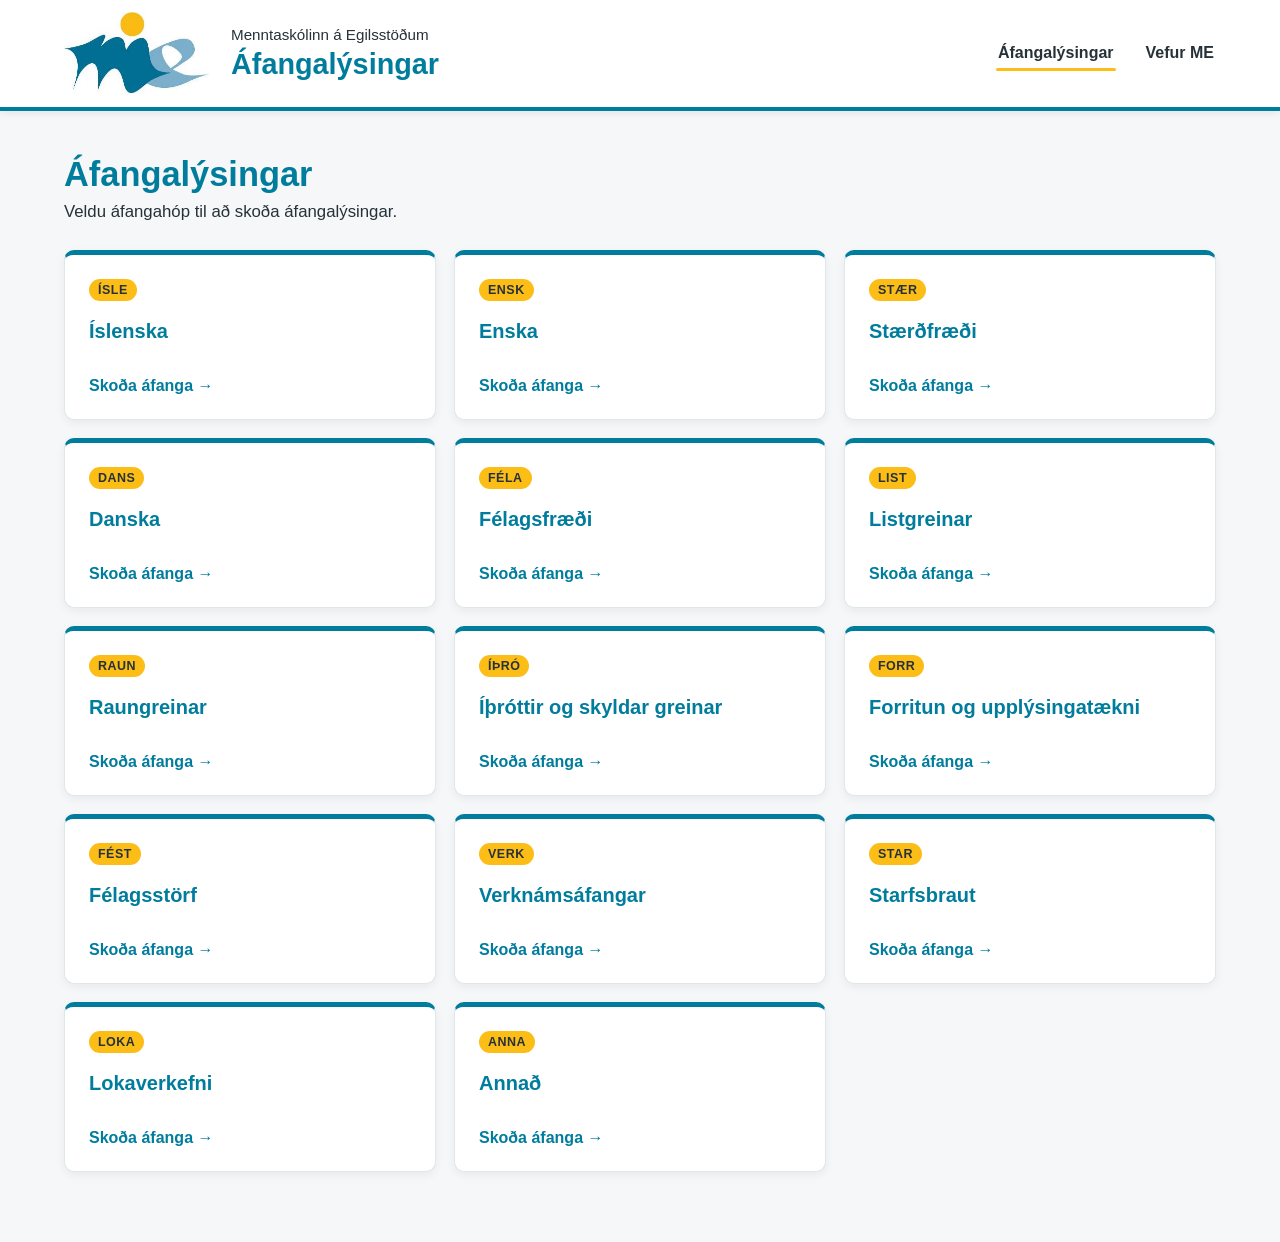
==== index.html @ 4ff60c26 "Add files via upload" ====
<!doctype html><html lang="is"><head><meta charset="utf-8"><meta name="viewport" content="width=device-width, initial-scale=1"><title>Áfangalýsingar | Menntaskólinn á Egilsstöðum</title><link rel="stylesheet" href="style.css"></head><body><header class="me-header"><div class="me-header__inner"><a href="index.html" class="me-brand"><img src="me-logo.png" alt="Merki Menntaskólans á Egilsstöðum" class="me-logo"><div class="me-title"><span class="me-school">Menntaskólinn á Egilsstöðum</span><span class="me-page-title">Áfangalýsingar</span></div></a><nav class="me-nav" aria-label="Aðalvalmynd"><a href="index.html" class="active">Áfangalýsingar</a><a href="https://www.me.is/">Vefur ME</a></nav></div></header><main class="me-main"><section class="intro"><h1>Áfangalýsingar</h1><p>Veldu áfangahóp til að skoða áfangalýsingar.</p></section><section class="course-grid" aria-label="Áfangahópar"><a class="course-card" href="islenska.html"><span class="course-code">ÍSLE</span><h2>Íslenska</h2><span class="course-arrow">Skoða áfanga →</span></a><a class="course-card" href="enska.html"><span class="course-code">ENSK</span><h2>Enska</h2><span class="course-arrow">Skoða áfanga →</span></a><a class="course-card" href="staerdfraedi.html"><span class="course-code">STÆR</span><h2>Stærðfræði</h2><span class="course-arrow">Skoða áfanga →</span></a><a class="course-card" href="danska.html"><span class="course-code">DANS</span><h2>Danska</h2><span class="course-arrow">Skoða áfanga →</span></a><a class="course-card" href="felagsfraedi.html"><span class="course-code">FÉLA</span><h2>Félagsfræði</h2><span class="course-arrow">Skoða áfanga →</span></a><a class="course-card" href="listgreinar.html"><span class="course-code">LIST</span><h2>Listgreinar</h2><span class="course-arrow">Skoða áfanga →</span></a><a class="course-card" href="raungreinar.html"><span class="course-code">RAUN</span><h2>Raungreinar</h2><span class="course-arrow">Skoða áfanga →</span></a><a class="course-card" href="ithrottir.html"><span class="course-code">ÍÞRÓ</span><h2>Íþróttir og skyldar greinar</h2><span class="course-arrow">Skoða áfanga →</span></a><a class="course-card" href="forritun.html"><span class="course-code">FORR</span><h2>Forritun og upplýsingatækni</h2><span class="course-arrow">Skoða áfanga →</span></a><a class="course-card" href="felagsstorf.html"><span class="course-code">FÉST</span><h2>Félagsstörf</h2><span class="course-arrow">Skoða áfanga →</span></a><a class="course-card" href="verknam.html"><span class="course-code">VERK</span><h2>Verknámsáfangar</h2><span class="course-arrow">Skoða áfanga →</span></a><a class="course-card" href="starfsbraut.html"><span class="course-code">STAR</span><h2>Starfsbraut</h2><span class="course-arrow">Skoða áfanga →</span></a><a class="course-card" href="lokaverkefni.html"><span class="course-code">LOKA</span><h2>Lokaverkefni</h2><span class="course-arrow">Skoða áfanga →</span></a><a class="course-card" href="annad.html"><span class="course-code">ANNA</span><h2>Annað</h2><span class="course-arrow">Skoða áfanga →</span></a></section></main></body></html>
---- style.css ----
:root {
  --me-blue: #007c9c;
  --me-light-blue: #82b6cf;
  --me-yellow: #fdbd17;
  --me-dark: #263238;
  --me-white: #ffffff;
}
* { box-sizing: border-box; }
body { margin: 0; font-family: Arial, Helvetica, sans-serif; color: var(--me-dark); background: #f5f7f8; }
.me-header { background: var(--me-white); border-bottom: 4px solid var(--me-blue); box-shadow: 0 2px 8px rgba(0,0,0,.08); }
.me-header__inner { max-width: 1200px; min-height: 105px; margin: 0 auto; padding: 12px 24px; display: flex; align-items: center; justify-content: space-between; gap: 30px; }
.me-brand { display: flex; align-items: center; gap: 22px; color: inherit; text-decoration: none; }
.me-logo { width: 145px; height: auto; display: block; }
.me-title { display: flex; flex-direction: column; line-height: 1.15; }
.me-school { margin-bottom: 4px; color: var(--me-dark); font-size: .95rem; font-weight: 500; }
.me-page-title { color: var(--me-blue); font-size: 1.8rem; font-weight: 700; }
.me-nav { display: flex; align-items: center; gap: 28px; }
.me-nav a { position: relative; padding: 12px 2px; color: var(--me-dark); text-decoration: none; font-size: 1rem; font-weight: 600; transition: color .2s ease; }
.me-nav a:hover { color: var(--me-blue); }
.me-nav a.active::after { content: ""; position: absolute; right: 0; bottom: 3px; left: 0; height: 3px; border-radius: 3px; background: var(--me-yellow); }
@media (max-width: 700px) {
  .me-header__inner { min-height: auto; padding: 12px 18px; flex-direction: column; align-items: flex-start; gap: 8px; }
  .me-logo { width: 105px; }
  .me-brand { gap: 15px; }
  .me-school { font-size: .75rem; }
  .me-page-title { font-size: 1.35rem; }
  .me-nav { width: 100%; gap: 22px; margin-top: 5px; padding-top: 4px; border-top: 1px solid #e4e8ea; }
  .me-nav a { font-size: .9rem; }
}

.me-main { max-width: 1200px; margin: 0 auto; padding: 44px 24px 70px; }
.intro { margin-bottom: 28px; }
.intro h1, .category h1 { margin: 0 0 8px; color: var(--me-blue); font-size: 2.15rem; }
.intro p { margin: 0; font-size: 1.05rem; }
.course-grid { display: grid; grid-template-columns: repeat(3, minmax(0, 1fr)); gap: 18px; }
.course-card { min-height: 170px; padding: 24px; display: flex; flex-direction: column; border: 1px solid #dfe7ea; border-top: 5px solid var(--me-blue); border-radius: 10px; background: var(--me-white); color: var(--me-dark); text-decoration: none; box-shadow: 0 3px 10px rgba(0,0,0,.06); transition: transform .18s ease, box-shadow .18s ease; }
.course-card:hover { transform: translateY(-2px); box-shadow: 0 7px 18px rgba(0,0,0,.1); }
.course-code { display: inline-block; align-self: flex-start; padding: 4px 9px; border-radius: 999px; background: var(--me-yellow); color: var(--me-dark); font-size: .78rem; font-weight: 700; letter-spacing: .04em; }
.course-card h2 { margin: 17px 0 20px; color: var(--me-blue); font-size: 1.25rem; line-height: 1.3; }
.course-arrow { margin-top: auto; color: var(--me-blue); font-weight: 700; }
.back-link { display: inline-block; margin-bottom: 30px; color: var(--me-blue); font-weight: 700; text-decoration: none; }
.category { padding: 30px; border-radius: 10px; background: var(--me-white); box-shadow: 0 3px 10px rgba(0,0,0,.06); }
.category h1 { margin-top: 14px; }
.course-content { margin-top: 22px; padding-top: 18px; border-top: 1px solid #e1e7e9; }
@media (max-width: 900px) { .course-grid { grid-template-columns: repeat(2, minmax(0,1fr)); } }
@media (max-width: 600px) { .me-main { padding: 30px 18px 50px; } .course-grid { grid-template-columns: 1fr; } .course-card { min-height: 145px; } }
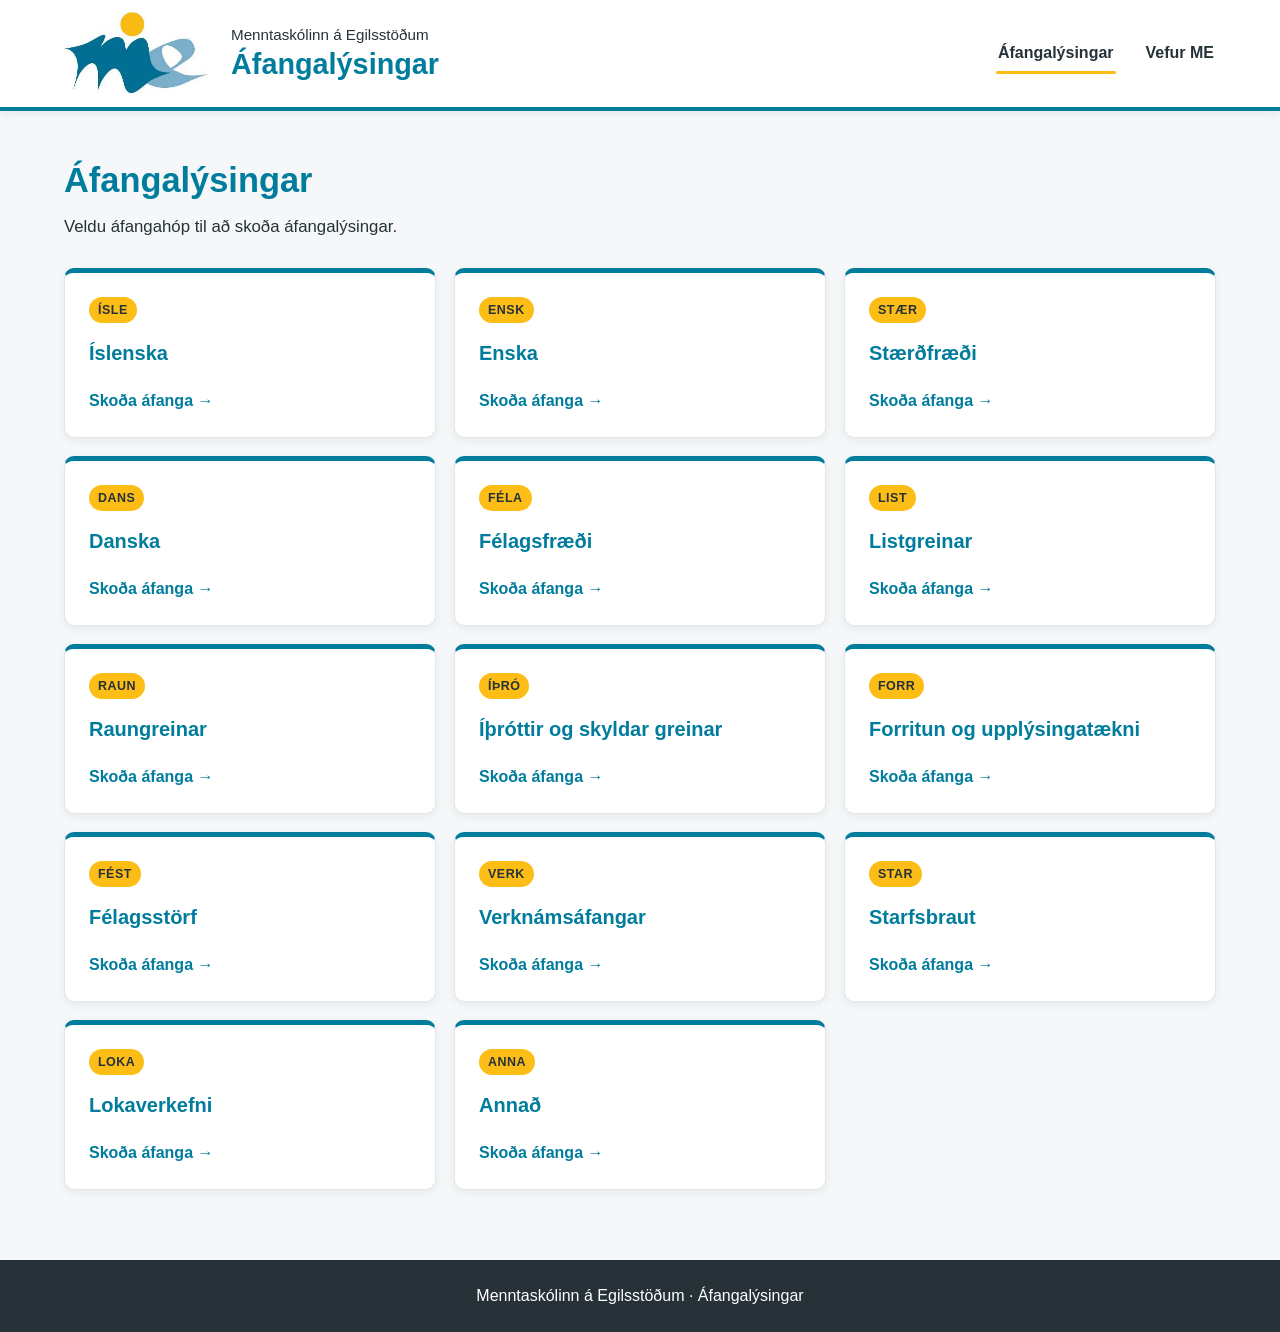
==== commit 03ebe324: "Add files via upload" ====
--- a/index.html
+++ b/index.html
@@ -1 +1,106 @@
-<!doctype html><html lang="is"><head><meta charset="utf-8"><meta name="viewport" content="width=device-width, initial-scale=1"><title>Áfangalýsingar | Menntaskólinn á Egilsstöðum</title><link rel="stylesheet" href="style.css"></head><body><header class="me-header"><div class="me-header__inner"><a href="index.html" class="me-brand"><img src="me-logo.png" alt="Merki Menntaskólans á Egilsstöðum" class="me-logo"><div class="me-title"><span class="me-school">Menntaskólinn á Egilsstöðum</span><span class="me-page-title">Áfangalýsingar</span></div></a><nav class="me-nav" aria-label="Aðalvalmynd"><a href="index.html" class="active">Áfangalýsingar</a><a href="https://www.me.is/">Vefur ME</a></nav></div></header><main class="me-main"><section class="intro"><h1>Áfangalýsingar</h1><p>Veldu áfangahóp til að skoða áfangalýsingar.</p></section><section class="course-grid" aria-label="Áfangahópar"><a class="course-card" href="islenska.html"><span class="course-code">ÍSLE</span><h2>Íslenska</h2><span class="course-arrow">Skoða áfanga →</span></a><a class="course-card" href="enska.html"><span class="course-code">ENSK</span><h2>Enska</h2><span class="course-arrow">Skoða áfanga →</span></a><a class="course-card" href="staerdfraedi.html"><span class="course-code">STÆR</span><h2>Stærðfræði</h2><span class="course-arrow">Skoða áfanga →</span></a><a class="course-card" href="danska.html"><span class="course-code">DANS</span><h2>Danska</h2><span class="course-arrow">Skoða áfanga →</span></a><a class="course-card" href="felagsfraedi.html"><span class="course-code">FÉLA</span><h2>Félagsfræði</h2><span class="course-arrow">Skoða áfanga →</span></a><a class="course-card" href="listgreinar.html"><span class="course-code">LIST</span><h2>Listgreinar</h2><span class="course-arrow">Skoða áfanga →</span></a><a class="course-card" href="raungreinar.html"><span class="course-code">RAUN</span><h2>Raungreinar</h2><span class="course-arrow">Skoða áfanga →</span></a><a class="course-card" href="ithrottir.html"><span class="course-code">ÍÞRÓ</span><h2>Íþróttir og skyldar greinar</h2><span class="course-arrow">Skoða áfanga →</span></a><a class="course-card" href="forritun.html"><span class="course-code">FORR</span><h2>Forritun og upplýsingatækni</h2><span class="course-arrow">Skoða áfanga →</span></a><a class="course-card" href="felagsstorf.html"><span class="course-code">FÉST</span><h2>Félagsstörf</h2><span class="course-arrow">Skoða áfanga →</span></a><a class="course-card" href="verknam.html"><span class="course-code">VERK</span><h2>Verknámsáfangar</h2><span class="course-arrow">Skoða áfanga →</span></a><a class="course-card" href="starfsbraut.html"><span class="course-code">STAR</span><h2>Starfsbraut</h2><span class="course-arrow">Skoða áfanga →</span></a><a class="course-card" href="lokaverkefni.html"><span class="course-code">LOKA</span><h2>Lokaverkefni</h2><span class="course-arrow">Skoða áfanga →</span></a><a class="course-card" href="annad.html"><span class="course-code">ANNA</span><h2>Annað</h2><span class="course-arrow">Skoða áfanga →</span></a></section></main></body></html>+<!doctype html>
+<html lang="is">
+<head>
+  <meta charset="utf-8">
+  <meta name="viewport" content="width=device-width, initial-scale=1">
+  <title>Áfangalýsingar | Menntaskólinn á Egilsstöðum</title>
+  <meta name="description" content="Áfangalýsingar Menntaskólans á Egilsstöðum">
+  <link rel="stylesheet" href="style.css">
+</head>
+<body>
+<header class="me-header">
+  <div class="me-header__inner">
+    <a href="index.html" class="me-brand">
+      <img src="me-logo.png" alt="Merki Menntaskólans á Egilsstöðum" class="me-logo">
+      <div class="me-title">
+        <span class="me-school">Menntaskólinn á Egilsstöðum</span>
+        <span class="me-page-title">Áfangalýsingar</span>
+      </div>
+    </a>
+    <nav class="me-nav" aria-label="Aðalvalmynd">
+      <a href="index.html" class="active">Áfangalýsingar</a>
+      <a href="https://www.me.is/">Vefur ME</a>
+    </nav>
+  </div>
+</header>
+<main class="me-main">
+  <section class="intro">
+    <h1>Áfangalýsingar</h1>
+    <p>Veldu áfangahóp til að skoða áfangalýsingar.</p>
+  </section>
+  <section class="course-grid" aria-label="Áfangahópar">
+<a class="course-card" href="ISLE/">
+      <span class="course-code">ÍSLE</span>
+      <h2>Íslenska</h2>
+      <span class="course-arrow">Skoða áfanga →</span>
+    </a>
+<a class="course-card" href="ENSK/">
+      <span class="course-code">ENSK</span>
+      <h2>Enska</h2>
+      <span class="course-arrow">Skoða áfanga →</span>
+    </a>
+<a class="course-card" href="STAE/">
+      <span class="course-code">STÆR</span>
+      <h2>Stærðfræði</h2>
+      <span class="course-arrow">Skoða áfanga →</span>
+    </a>
+<a class="course-card" href="DANS/">
+      <span class="course-code">DANS</span>
+      <h2>Danska</h2>
+      <span class="course-arrow">Skoða áfanga →</span>
+    </a>
+<a class="course-card" href="FELA/">
+      <span class="course-code">FÉLA</span>
+      <h2>Félagsfræði</h2>
+      <span class="course-arrow">Skoða áfanga →</span>
+    </a>
+<a class="course-card" href="LIST/">
+      <span class="course-code">LIST</span>
+      <h2>Listgreinar</h2>
+      <span class="course-arrow">Skoða áfanga →</span>
+    </a>
+<a class="course-card" href="RAUN/">
+      <span class="course-code">RAUN</span>
+      <h2>Raungreinar</h2>
+      <span class="course-arrow">Skoða áfanga →</span>
+    </a>
+<a class="course-card" href="ITHR/">
+      <span class="course-code">ÍÞRÓ</span>
+      <h2>Íþróttir og skyldar greinar</h2>
+      <span class="course-arrow">Skoða áfanga →</span>
+    </a>
+<a class="course-card" href="FORR/">
+      <span class="course-code">FORR</span>
+      <h2>Forritun og upplýsingatækni</h2>
+      <span class="course-arrow">Skoða áfanga →</span>
+    </a>
+<a class="course-card" href="FEST/">
+      <span class="course-code">FÉST</span>
+      <h2>Félagsstörf</h2>
+      <span class="course-arrow">Skoða áfanga →</span>
+    </a>
+<a class="course-card" href="VERK/">
+      <span class="course-code">VERK</span>
+      <h2>Verknámsáfangar</h2>
+      <span class="course-arrow">Skoða áfanga →</span>
+    </a>
+<a class="course-card" href="STAR/">
+      <span class="course-code">STAR</span>
+      <h2>Starfsbraut</h2>
+      <span class="course-arrow">Skoða áfanga →</span>
+    </a>
+<a class="course-card" href="LOKA/">
+      <span class="course-code">LOKA</span>
+      <h2>Lokaverkefni</h2>
+      <span class="course-arrow">Skoða áfanga →</span>
+    </a>
+<a class="course-card" href="ANNA/">
+      <span class="course-code">ANNA</span>
+      <h2>Annað</h2>
+      <span class="course-arrow">Skoða áfanga →</span>
+    </a>
+  </section>
+</main>
+<footer class="me-footer">Menntaskólinn á Egilsstöðum · Áfangalýsingar</footer>
+</body>
+</html>
--- a/style.css
+++ b/style.css
@@ -6,7 +6,7 @@
   --me-white: #ffffff;
 }
 * { box-sizing: border-box; }
-body { margin: 0; font-family: Arial, Helvetica, sans-serif; color: var(--me-dark); background: #f5f7f8; }
+body { margin: 0; font-family: Arial, Helvetica, sans-serif; color: var(--me-dark); background: #f5f7f8; line-height: 1.5; }
 .me-header { background: var(--me-white); border-bottom: 4px solid var(--me-blue); box-shadow: 0 2px 8px rgba(0,0,0,.08); }
 .me-header__inner { max-width: 1200px; min-height: 105px; margin: 0 auto; padding: 12px 24px; display: flex; align-items: center; justify-content: space-between; gap: 30px; }
 .me-brand { display: flex; align-items: center; gap: 22px; color: inherit; text-decoration: none; }
@@ -15,19 +15,9 @@
 .me-school { margin-bottom: 4px; color: var(--me-dark); font-size: .95rem; font-weight: 500; }
 .me-page-title { color: var(--me-blue); font-size: 1.8rem; font-weight: 700; }
 .me-nav { display: flex; align-items: center; gap: 28px; }
-.me-nav a { position: relative; padding: 12px 2px; color: var(--me-dark); text-decoration: none; font-size: 1rem; font-weight: 600; transition: color .2s ease; }
+.me-nav a { position: relative; padding: 12px 2px; color: var(--me-dark); text-decoration: none; font-size: 1rem; font-weight: 600; }
 .me-nav a:hover { color: var(--me-blue); }
 .me-nav a.active::after { content: ""; position: absolute; right: 0; bottom: 3px; left: 0; height: 3px; border-radius: 3px; background: var(--me-yellow); }
-@media (max-width: 700px) {
-  .me-header__inner { min-height: auto; padding: 12px 18px; flex-direction: column; align-items: flex-start; gap: 8px; }
-  .me-logo { width: 105px; }
-  .me-brand { gap: 15px; }
-  .me-school { font-size: .75rem; }
-  .me-page-title { font-size: 1.35rem; }
-  .me-nav { width: 100%; gap: 22px; margin-top: 5px; padding-top: 4px; border-top: 1px solid #e4e8ea; }
-  .me-nav a { font-size: .9rem; }
-}
-
 .me-main { max-width: 1200px; margin: 0 auto; padding: 44px 24px 70px; }
 .intro { margin-bottom: 28px; }
 .intro h1, .category h1 { margin: 0 0 8px; color: var(--me-blue); font-size: 2.15rem; }
@@ -42,5 +32,15 @@
 .category { padding: 30px; border-radius: 10px; background: var(--me-white); box-shadow: 0 3px 10px rgba(0,0,0,.06); }
 .category h1 { margin-top: 14px; }
 .course-content { margin-top: 22px; padding-top: 18px; border-top: 1px solid #e1e7e9; }
-@media (max-width: 900px) { .course-grid { grid-template-columns: repeat(2, minmax(0,1fr)); } }
-@media (max-width: 600px) { .me-main { padding: 30px 18px 50px; } .course-grid { grid-template-columns: 1fr; } .course-card { min-height: 145px; } }
+.me-footer { padding: 24px; color: var(--me-white); background: var(--me-dark); text-align: center; }
+@media (max-width: 900px) { .course-grid { grid-template-columns: repeat(2, minmax(0, 1fr)); } }
+@media (max-width: 700px) {
+  .me-header__inner { min-height: auto; padding: 12px 18px; flex-direction: column; align-items: flex-start; gap: 8px; }
+  .me-logo { width: 105px; }
+  .me-brand { gap: 15px; }
+  .me-school { font-size: .75rem; }
+  .me-page-title { font-size: 1.35rem; }
+  .me-nav { width: 100%; gap: 22px; margin-top: 5px; padding-top: 4px; border-top: 1px solid #e4e8ea; }
+  .me-nav a { font-size: .9rem; }
+}
+@media (max-width: 600px) { .me-main { padding: 30px 18px 50px; } .course-grid { grid-template-columns: 1fr; } }
